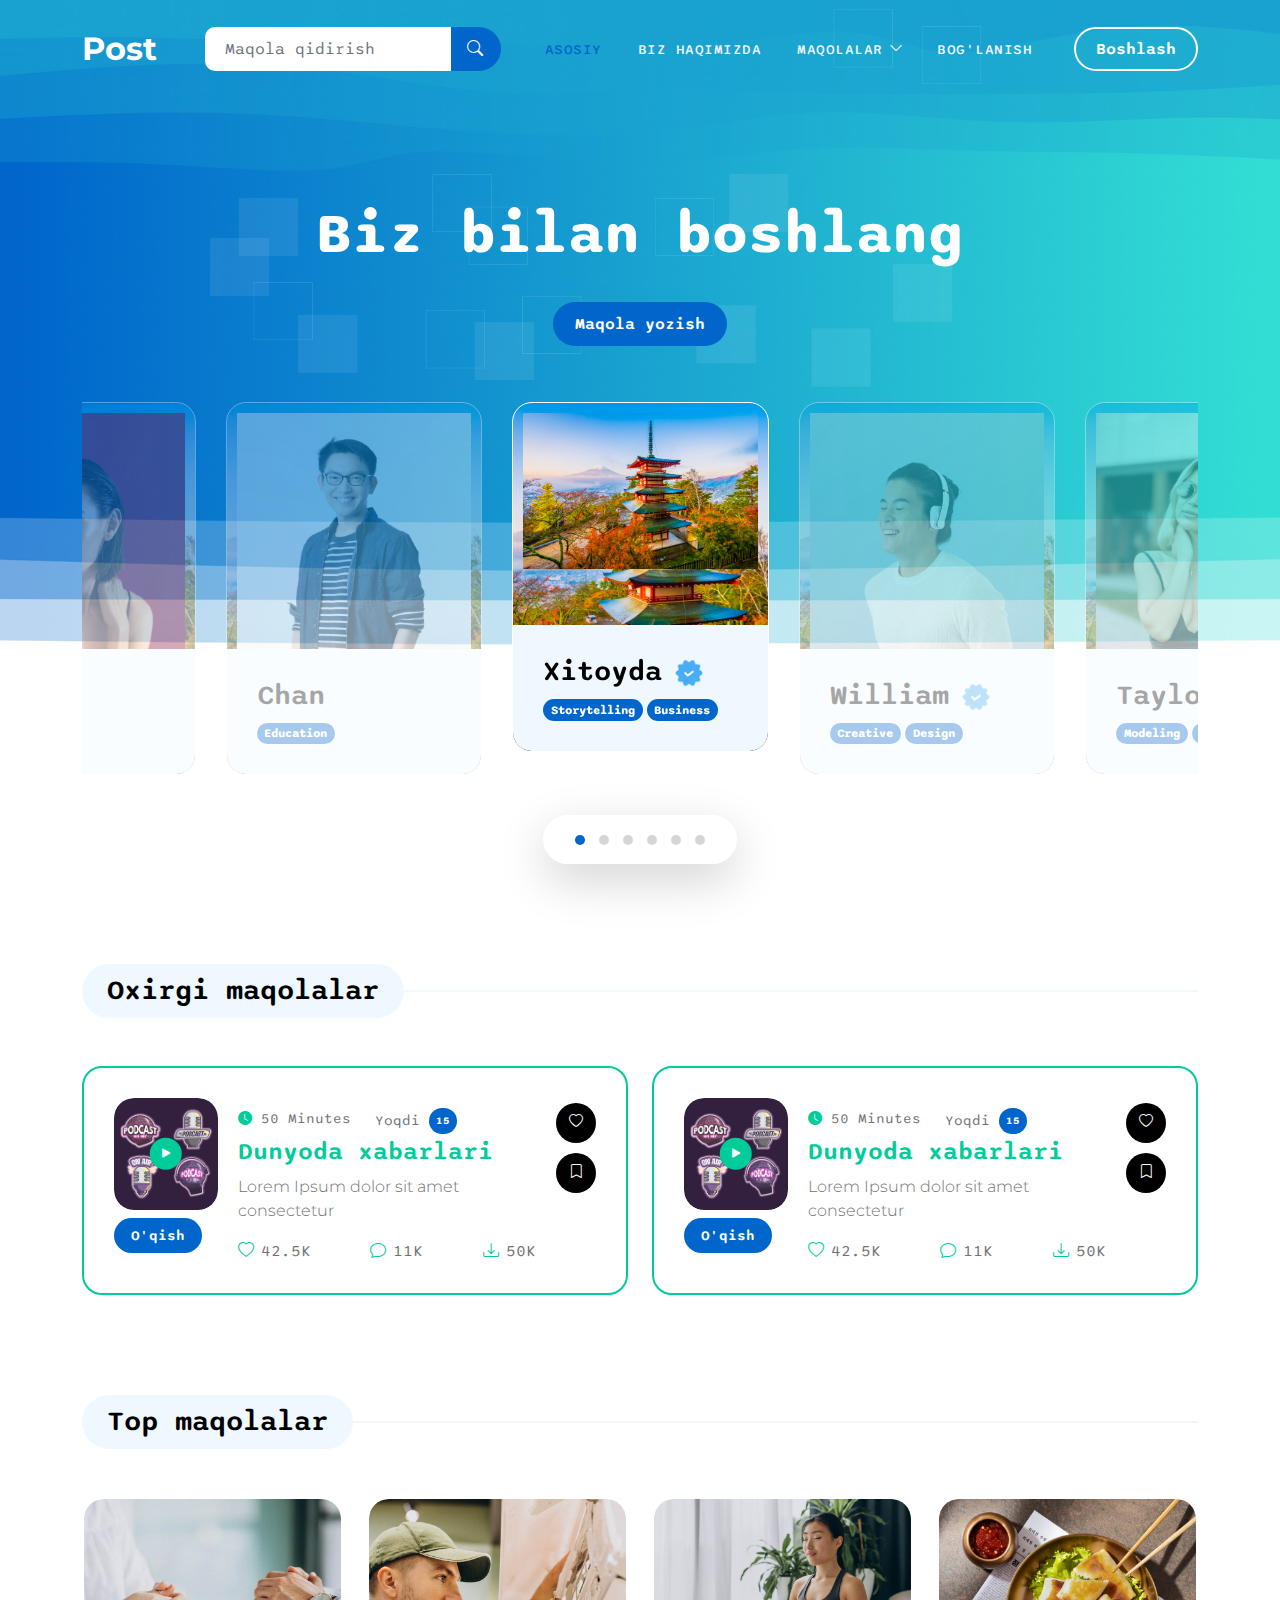
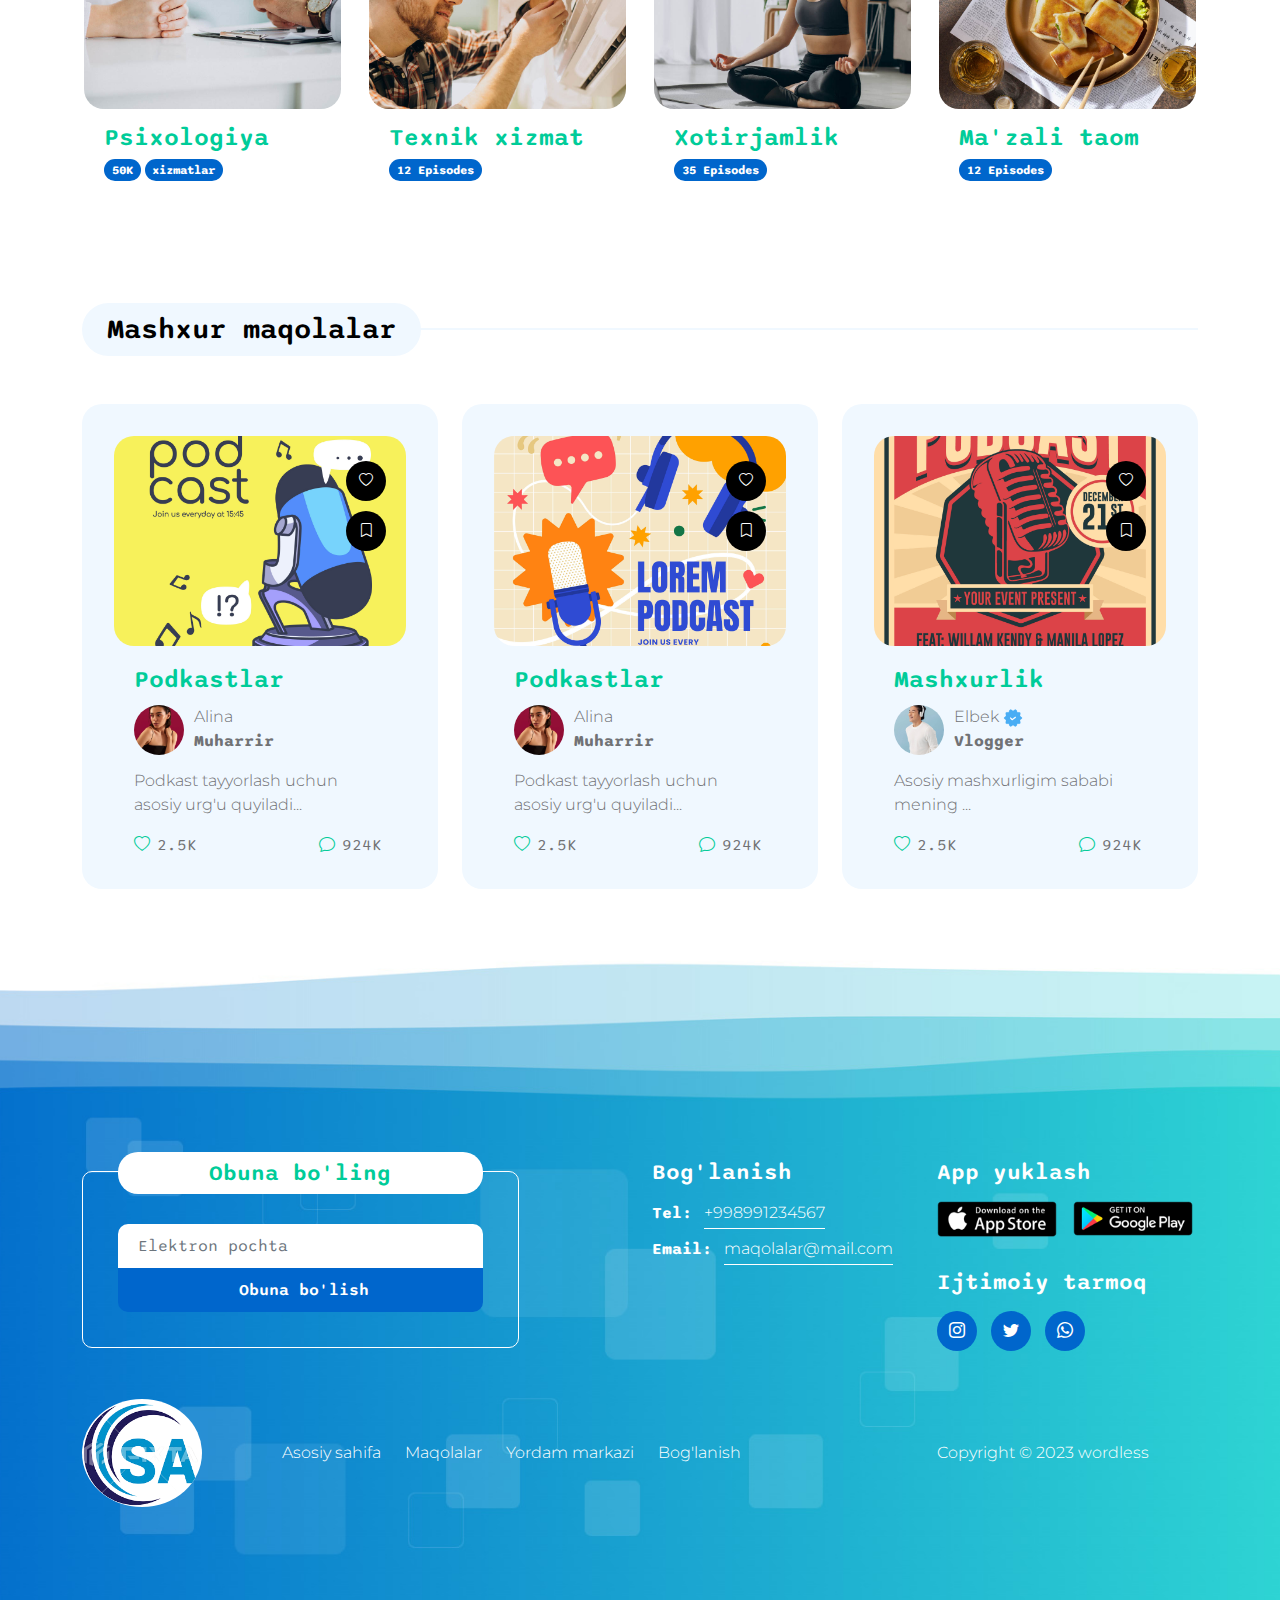
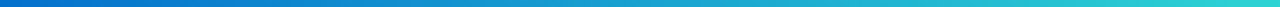
==== index.html @ 7081bf78 "first commit" ====
<!doctype html>
<html lang="en">

<head>
    <meta charset="utf-8">
    <meta name="viewport" content="width=device-width, initial-scale=1">

    <meta name="description" content="">
    <meta name="author" content="">

    <title>SamnurAsia</title>

    <!-- CSS FILES -->
    <link rel="preconnect" href="https://fonts.googleapis.com">

    <link rel="preconnect" href="https://fonts.gstatic.com" crossorigin>

    <link
        href="https://fonts.googleapis.com/css2?family=Montserrat:wght@300;400&family=Sono:wght@200;300;400;500;700&display=swap"
        rel="stylesheet">

    <link rel="stylesheet" href="css/bootstrap.min.css">

    <link rel="stylesheet" href="css/bootstrap-icons.css">

    <link rel="stylesheet" href="css/owl.carousel.min.css">

    <link rel="stylesheet" href="css/owl.theme.default.min.css">

    <link href="css/templatemo-pod-talk.css" rel="stylesheet">

</head>

<body>

    <main>

        <nav class="navbar navbar-expand-lg">
            <div class="container">
                <a class="navbar-brand me-lg-5 me-0" href="index.html">
                    Post
                </a>

                <form action="#" method="get" class="custom-form search-form flex-fill me-3" role="search">
                    <div class="input-group input-group-lg">
                        <input name="search" type="search" class="form-control" id="search"
                            placeholder="Maqola qidirish" aria-label="Search">

                        <button type="submit" class="form-control" id="submit">
                            <i class="bi-search"></i>
                        </button>
                    </div>
                </form>

                <button class="navbar-toggler" type="button" data-bs-toggle="collapse" data-bs-target="#navbarNav"
                    aria-controls="navbarNav" aria-expanded="false" aria-label="Toggle navigation">
                    <span class="navbar-toggler-icon"></span>
                </button>

                <div class="collapse navbar-collapse" id="navbarNav">
                    <ul class="navbar-nav ms-lg-auto">
                        <li class="nav-item">
                            <a class="nav-link active" href="index.html">Asosiy</a>
                        </li>

                        <li class="nav-item">
                            <a class="nav-link" href="about.html">Biz haqimizda</a>
                        </li>

                        <li class="nav-item dropdown">
                            <a class="nav-link dropdown-toggle" href="#" id="navbarLightDropdownMenuLink" role="button"
                                data-bs-toggle="dropdown" aria-expanded="false">Maqolalar</a>

                            <ul class="dropdown-menu dropdown-menu-light" aria-labelledby="navbarLightDropdownMenuLink">
                                <li><a class="dropdown-item" href="./create-post.html">Maqola yozish</a></li>

                                <li><a class="dropdown-item" href="#">Maqolalar qidirish</a></li>
                            </ul>
                        </li>

                        <li class="nav-item">
                            <a class="nav-link" href="contact.html">Bog'lanish</a>
                        </li>
                    </ul>

                    <div class="ms-4">
                        <a href="#section_3" class="btn custom-btn custom-border-btn smoothscroll">Boshlash</a>
                    </div>
                </div>
            </div>
        </nav>


        <section class="hero-section">
            <div class="container">
                <div class="row">

                    <div class="col-lg-12 col-12">
                        <div class="text-center mb-5 pb-2">
                            <h1 class="text-white">Biz bilan boshlang </h1>

                            <p class="text-white"> </p>

                            <a href="#section_2" class="btn custom-btn smoothscroll mt-3">Maqola yozish</a>
                        </div>

                        <div class="owl-carousel owl-theme">
                            <div class="owl-carousel-info-wrap item">
                                <img src="images/p-5.jpg" class="owl-carousel-image img-fluid" alt="">

                                <div class="owl-carousel-info">
                                    <h4 class="mb-2">
                                       Xitoyda
                                        <img src="images/verified.png" class="owl-carousel-verified-image img-fluid" alt="">
                                    </h4>

                                    <span class="badge">Storytelling</span>

                                    <span class="badge">Business</span>
                                </div>

                                <div class="social-share">
                                    <ul class="social-icon">
                                        <li class="social-icon-item">
                                            <a href="#" class="social-icon-link bi-twitter"></a>
                                        </li>

                                        <li class="social-icon-item">
                                            <a href="#" class="social-icon-link bi-facebook"></a>
                                        </li>
                                    </ul>
                                </div>
                            </div>

                            <div class="owl-carousel-info-wrap item">
                                <img src="images/profile/handsome-asian-man-listening-music-through-headphones.jpg" class="owl-carousel-image img-fluid" alt="">

                                <div class="owl-carousel-info">
                                    <h4 class="mb-2">
                                        William
                                        <img src="images/verified.png" class="owl-carousel-verified-image img-fluid" alt="">
                                    </h4>

                                    <span class="badge">Creative</span>

                                    <span class="badge">Design</span>
                                </div>

                                <div class="social-share">
                                    <ul class="social-icon">
                                        <li class="social-icon-item">
                                            <a href="#" class="social-icon-link bi-twitter"></a>
                                        </li>

                                        <li class="social-icon-item">
                                            <a href="#" class="social-icon-link bi-facebook"></a>
                                        </li>

                                        <li class="social-icon-item">
                                            <a href="#" class="social-icon-link bi-pinterest"></a>
                                        </li>
                                    </ul>
                                </div>
                            </div>

                            <div class="owl-carousel-info-wrap item">
                                <img src="images/profile/cute-smiling-woman-outdoor-portrait.jpg" class="owl-carousel-image img-fluid" alt="">

                                <div class="owl-carousel-info">
                                    <h4 class="mb-2">Taylor</h4>

                                    <span class="badge">Modeling</span>

                                    <span class="badge">Fashion</span>
                                </div>

                                <div class="social-share">
                                    <ul class="social-icon">
                                        <li class="social-icon-item">
                                            <a href="#" class="social-icon-link bi-twitter"></a>
                                        </li>

                                        <li class="social-icon-item">
                                            <a href="#" class="social-icon-link bi-facebook"></a>
                                        </li>

                                        <li class="social-icon-item">
                                            <a href="#" class="social-icon-link bi-pinterest"></a>
                                        </li>
                                    </ul>
                                </div>
                            </div>

                            <div class="owl-carousel-info-wrap item">
                                <img src="images/profile/man-portrait.jpg" class="owl-carousel-image img-fluid" alt="">

                                <div class="owl-carousel-info">
                                    <h4 class="mb-2">Nick</h4>

                                    <span class="badge">Acting</span>
                                </div>

                                <div class="social-share">
                                    <ul class="social-icon">
                                        <li class="social-icon-item">
                                            <a href="#" class="social-icon-link bi-instagram"></a>
                                        </li>

                                        <li class="social-icon-item">
                                            <a href="#" class="social-icon-link bi-youtube"></a>
                                        </li>
                                    </ul>
                                </div>
                            </div>

                            <div class="owl-carousel-info-wrap item">
                                <img src="images/profile/woman-posing-black-dress-medium-shot.jpg" class="owl-carousel-image img-fluid" alt="">

                                <div class="owl-carousel-info">
                                    <h4 class="mb-2">
                                        Elsa
                                        <img src="images/verified.png" class="owl-carousel-verified-image img-fluid" alt="">
                                    </h4>

                                    <span class="badge">Influencer</span>
                                </div>

                                <div class="social-share">
                                    <ul class="social-icon">
                                        <li class="social-icon-item">
                                            <a href="#" class="social-icon-link bi-instagram"></a>
                                        </li>

                                        <li class="social-icon-item">
                                            <a href="#" class="social-icon-link bi-youtube"></a>
                                        </li>
                                    </ul>
                                </div>
                            </div>

                            <div class="owl-carousel-info-wrap item">
                                <img src="images/profile/smart-attractive-asian-glasses-male-standing-smile-with-freshness-joyful-casual-blue-shirt-portrait-white-background.jpg" class="owl-carousel-image img-fluid" alt="">

                                <div class="owl-carousel-info">
                                    <h4 class="mb-2">Chan</h4>

                                    <span class="badge">Education</span>
                                </div>

                                <div class="social-share">
                                    <ul class="social-icon">
                                        <li class="social-icon-item">
                                            <a href="#" class="social-icon-link bi-linkedin"></a>
                                        </li>

                                        <li class="social-icon-item">
                                            <a href="#" class="social-icon-link bi-whatsapp"></a>
                                        </li>
                                    </ul>
                                </div>
                            </div>
                        </div>
                    </div>


                </div>
            </div>
        </section>


        <section class="latest-podcast-section section-padding pb-0" id="section_2">
            <div class="container">
                <div class="row justify-content-center">

                    <div class="col-lg-12 col-12">
                        <div class="section-title-wrap mb-5">
                            <h4 class="section-title">Oxirgi maqolalar</h4>
                        </div>
                    </div>

                    <div class="col-lg-6 col-12 mb-4 mb-lg-0">
                        <div class="custom-block d-flex">
                            <div class="">
                                <div class="custom-block-icon-wrap">
                                    <div class="section-overlay"></div>
                                    <a href="detail-page.html" class="custom-block-image-wrap">
                                        <img src="images/podcast/11683425_4790593.jpg"
                                            class="custom-block-image img-fluid" alt="">

                                        <a href="#" class="custom-block-icon">
                                            <i class="bi-play-fill"></i>
                                        </a>
                                    </a>
                                </div>

                                <div class="mt-2">
                                    <a href="#" class="btn custom-btn">
                                        O'qish
                                    </a>
                                </div>
                            </div>

                            <div class="custom-block-info">
                                <div class="custom-block-top d-flex mb-1">
                                    <small class="me-4">
                                        <i class="bi-clock-fill custom-icon"></i>
                                        50 Minutes
                                    </small>

                                    <small>Yoqdi <span class="badge">15</span></small>
                                </div>

                                <h5 class="mb-2">
                                    <a href="detail-page.html">
                                        Dunyoda xabarlari
                                    </a>
                                </h5>


                                <p class="mb-0">Lorem Ipsum dolor sit amet consectetur</p>

                                <div class="custom-block-bottom d-flex justify-content-between mt-3">

                                    <a href="#" class="bi-heart me-1">
                                        <span>42.5k</span>
                                    </a>

                                    <a href="#" class="bi-chat me-1">
                                        <span>11k</span>
                                    </a>

                                    <a href="#" class="bi-download">
                                        <span>50k</span>
                                    </a>
                                </div>
                            </div>

                            <div class="d-flex flex-column ms-auto">
                                <a href="#" class="badge ms-auto">
                                    <i class="bi-heart"></i>
                                </a>

                                <a href="#" class="badge ms-auto">
                                    <i class="bi-bookmark"></i>
                                </a>
                            </div>
                        </div>
                    </div>

                    <div class="col-lg-6 col-12 mb-4 mb-lg-0">
                        <div class="custom-block d-flex">
                            <div class="">
                                <div class="custom-block-icon-wrap">
                                    <div class="section-overlay"></div>
                                    <a href="detail-page.html" class="custom-block-image-wrap">
                                        <img src="images/podcast/11683425_4790593.jpg"
                                            class="custom-block-image img-fluid" alt="">

                                        <a href="#" class="custom-block-icon">
                                            <i class="bi-play-fill"></i>
                                        </a>
                                    </a>
                                </div>

                                <div class="mt-2">
                                    <a href="#" class="btn custom-btn">
                                        O'qish
                                    </a>
                                </div>
                            </div>

                            <div class="custom-block-info">
                                <div class="custom-block-top d-flex mb-1">
                                    <small class="me-4">
                                        <i class="bi-clock-fill custom-icon"></i>
                                        50 Minutes
                                    </small>

                                    <small>Yoqdi <span class="badge">15</span></small>
                                </div>

                                <h5 class="mb-2">
                                    <a href="detail-page.html">
                                        Dunyoda xabarlari
                                    </a>
                                </h5>


                                <p class="mb-0">Lorem Ipsum dolor sit amet consectetur</p>

                                <div class="custom-block-bottom d-flex justify-content-between mt-3">

                                    <a href="#" class="bi-heart me-1">
                                        <span>42.5k</span>
                                    </a>

                                    <a href="#" class="bi-chat me-1">
                                        <span>11k</span>
                                    </a>

                                    <a href="#" class="bi-download">
                                        <span>50k</span>
                                    </a>
                                </div>
                            </div>

                            <div class="d-flex flex-column ms-auto">
                                <a href="#" class="badge ms-auto">
                                    <i class="bi-heart"></i>
                                </a>

                                <a href="#" class="badge ms-auto">
                                    <i class="bi-bookmark"></i>
                                </a>
                            </div>
                        </div>
                    </div>

                </div>
            </div>
        </section>


        <section class="topics-section section-padding pb-0" id="section_3">
            <div class="container">
                <div class="row">

                    <div class="col-lg-12 col-12">
                        <div class="section-title-wrap mb-5">
                            <h4 class="section-title">Top maqolalar</h4>
                        </div>
                    </div>

                    <div class="col-lg-3 col-md-6 col-12 mb-4 mb-lg-0">
                        <div class="custom-block custom-block-overlay">
                            <a href="detail-page.html" class="custom-block-image-wrap">
                                <img src="images/topics/physician-consulting-his-patient-clinic.jpg"
                                    class="custom-block-image img-fluid" alt="">
                            </a>

                            <div class="custom-block-info custom-block-overlay-info">
                                <h5 class="mb-1">
                                    <a href="listing-page.html">
                                        Psixologiya
                                    </a>
                                </h5>

                                <p class="badge mb-0">50K</p>
                                <p class="badge mb-0">xizmatlar</p>
                            </div>
                        </div>
                    </div>

                    <div class="col-lg-3 col-md-6 col-12 mb-4 mb-lg-0">
                        <div class="custom-block custom-block-overlay">
                            <a href="detail-page.html" class="custom-block-image-wrap">
                                <img src="images/topics/repairman-doing-air-conditioner-service.jpg"
                                    class="custom-block-image img-fluid" alt="">
                            </a>

                            <div class="custom-block-info custom-block-overlay-info">
                                <h5 class="mb-1">
                                    <a href="listing-page.html">
                                        Texnik xizmat
                                    </a>
                                </h5>

                                <p class="badge mb-0">12 Episodes</p>
                            </div>
                        </div>
                    </div>

                    <div class="col-lg-3 col-md-6 col-12 mb-4 mb-lg-0">
                        <div class="custom-block custom-block-overlay">
                            <a href="detail-page.html" class="custom-block-image-wrap">
                                <img src="images/topics/woman-practicing-yoga-mat-home.jpg"
                                    class="custom-block-image img-fluid" alt="">
                            </a>

                            <div class="custom-block-info custom-block-overlay-info">
                                <h5 class="mb-1">
                                    <a href="listing-page.html">
                                        Xotirjamlik
                                    </a>
                                </h5>

                                <p class="badge mb-0">35 Episodes</p>
                            </div>
                        </div>
                    </div>

                    <div class="col-lg-3 col-md-6 col-12 mb-4 mb-lg-0">
                        <div class="custom-block custom-block-overlay">
                            <a href="detail-page.html" class="custom-block-image-wrap">
                                <img src="images/topics/delicious-meal-with-sambal-arrangement.jpg"
                                    class="custom-block-image img-fluid" alt="">
                            </a>

                            <div class="custom-block-info custom-block-overlay-info">
                                <h5 class="mb-1">
                                    <a href="listing-page.html">
                                        Ma'zali taom
                                    </a>
                                </h5>

                                <p class="badge mb-0">12 Episodes</p>
                            </div>
                        </div>
                    </div>

                </div>
            </div>
        </section>


        <section class="trending-podcast-section section-padding">
            <div class="container">
                <div class="row">

                    <div class="col-lg-12 col-12">
                        <div class="section-title-wrap mb-5">
                            <h4 class="section-title">Mashxur maqolalar</h4>
                        </div>
                    </div>

                    <div class="col-lg-4 col-12 mb-4 mb-lg-0">
                        <div class="custom-block custom-block-full">
                            <div class="custom-block-image-wrap">
                                <a href="detail-page.html">
                                    <img src="images/podcast/27376480_7326766.jpg" class="custom-block-image img-fluid"
                                        alt="">
                                </a>
                            </div>

                            <div class="custom-block-info">
                                <h5 class="mb-2">
                                    <a href="detail-page.html">
                                        Podkastlar
                                    </a>
                                </h5>

                                <div class="profile-block d-flex">
                                    <img src="images/profile/woman-posing-black-dress-medium-shot.jpg"
                                        class="profile-block-image img-fluid" alt="">

                                    <p>Alina
                                        <strong>Muharrir</strong>
                                    </p>
                                </div>

                                <p class="mb-0">Podkast tayyorlash uchun asosiy urg'u quyiladi...</p>

                                <div class="custom-block-bottom d-flex justify-content-between mt-3">
                                    <a href="#" class="bi-heart me-1">
                                        <span>2.5k</span>
                                    </a>

                                    <a href="#" class="bi-chat me-1">
                                        <span>924k</span>
                                    </a>
                                </div>
                            </div>

                            <div class="social-share d-flex flex-column ms-auto">
                                <a href="#" class="badge ms-auto">
                                    <i class="bi-heart"></i>
                                </a>

                                <a href="#" class="badge ms-auto">
                                    <i class="bi-bookmark"></i>
                                </a>
                            </div>
                        </div>
                    </div>

                    <div class="col-lg-4 col-12 mb-4 mb-lg-0">
                        <div class="custom-block custom-block-full">
                            <div class="custom-block-image-wrap">
                                <a href="detail-page.html">
                                    <img src="images/podcast/27670664_7369753.jpg" class="custom-block-image img-fluid"
                                        alt="">
                                </a>
                            </div>

                            <div class="custom-block-info">
                                <h5 class="mb-2">
                                    <a href="detail-page.html">
                                        Podkastlar
                                    </a>
                                </h5>

                                <div class="profile-block d-flex">
                                    <img src="images/profile/woman-posing-black-dress-medium-shot.jpg"
                                        class="profile-block-image img-fluid" alt="">

                                    <p>Alina
                                        <strong>Muharrir</strong>
                                    </p>
                                </div>

                                <p class="mb-0">Podkast tayyorlash uchun asosiy urg'u quyiladi...</p>

                                <div class="custom-block-bottom d-flex justify-content-between mt-3">

                                    <a href="#" class="bi-heart me-1">
                                        <span>2.5k</span>
                                    </a>

                                    <a href="#" class="bi-chat me-1">
                                        <span>924k</span>
                                    </a>
                                </div>
                            </div>

                            <div class="social-share d-flex flex-column ms-auto">
                                <a href="#" class="badge ms-auto">
                                    <i class="bi-heart"></i>
                                </a>

                                <a href="#" class="badge ms-auto">
                                    <i class="bi-bookmark"></i>
                                </a>
                            </div>
                        </div>
                    </div>

                    <div class="col-lg-4 col-12">
                        <div class="custom-block custom-block-full">
                            <div class="custom-block-image-wrap">
                                <a href="detail-page.html">
                                    <img src="images/podcast/12577967_02.jpg" class="custom-block-image img-fluid"
                                        alt="">
                                </a>
                            </div>

                            <div class="custom-block-info">
                                <h5 class="mb-2">
                                    <a href="detail-page.html">
                                        Mashxurlik
                                    </a>
                                </h5>

                                <div class="profile-block d-flex">
                                    <img src="images/profile/handsome-asian-man-listening-music-through-headphones.jpg"
                                        class="profile-block-image img-fluid" alt="">

                                    <p>
                                        Elbek
                                        <img src="images/verified.png" class="verified-image img-fluid" alt="">
                                        <strong>Vlogger</strong>
                                    </p>
                                </div>

                                <p class="mb-0">Asosiy mashxurligim sababi mening ...</p>

                                <div class="custom-block-bottom d-flex justify-content-between mt-3">

                                    <a href="#" class="bi-heart me-1">
                                        <span>2.5k</span>
                                    </a>

                                    <a href="#" class="bi-chat me-1">
                                        <span>924k</span>
                                    </a>
                                </div>
                            </div>

                            <div class="social-share d-flex flex-column ms-auto">
                                <a href="#" class="badge ms-auto">
                                    <i class="bi-heart"></i>
                                </a>

                                <a href="#" class="badge ms-auto">
                                    <i class="bi-bookmark"></i>
                                </a>
                            </div>
                        </div>
                    </div>

                </div>
            </div>
        </section>
    </main>


    <footer class="site-footer">
        <div class="container">
            <div class="row">

                <div class="col-lg-6 col-12 mb-5 mb-lg-0">
                    <div class="subscribe-form-wrap">
                        <h6>Obuna bo'ling</h6>

                        <form class="custom-form subscribe-form" action="#" method="get" role="form">
                            <input type="email" name="subscribe-email" id="subscribe-email" pattern="[^ @]*@[^ @]*"
                                class="form-control" placeholder="Elektron pochta" required="">

                            <div class="col-lg-12 col-12">
                                <button type="submit" class="form-control" id="submit">Obuna bo'lish</button>
                            </div>
                        </form>
                    </div>
                </div>

                <div class="col-lg-3 col-md-6 col-12 mb-4 mb-md-0 mb-lg-0">
                    <h6 class="site-footer-title mb-3">Bog'lanish</h6>

                    <p class="mb-2"><strong class="d-inline me-2">Tel:</strong> <a
                            href="tel:+998991234567">+998991234567</a></p>

                    <p>
                        <strong class="d-inline me-2">Email:</strong>
                        <a href="mailto:maqolalar@mail.com">maqolalar@mail.com</a>
                    </p>
                </div>

                <div class="col-lg-3 col-md-6 col-12">
                    <h6 class="site-footer-title mb-3">App yuklash</h6>

                    <div class="site-footer-thumb mb-4 pb-2">
                        <div class="d-flex flex-wrap">
                            <a href="#">
                                <img src="images/app-store.png" class="me-3 mb-2 mb-lg-0 img-fluid" alt="">
                            </a>

                            <a href="#">
                                <img src="images/play-store.png" class="img-fluid" alt="">
                            </a>
                        </div>
                    </div>

                    <h6 class="site-footer-title mb-3">Ijtimoiy tarmoq</h6>

                    <ul class="social-icon">
                        <li class="social-icon-item">
                            <a href="#" class="social-icon-link bi-instagram"></a>
                        </li>

                        <li class="social-icon-item">
                            <a href="#" class="social-icon-link bi-twitter"></a>
                        </li>

                        <li class="social-icon-item">
                            <a href="#" class="social-icon-link bi-whatsapp"></a>
                        </li>
                    </ul>
                </div>

            </div>
        </div>

        <div class="container pt-5">
            <div class="row align-items-center">

                <div class="col-lg-2 col-md-3 col-12">
                    <a class="navbar-brand" href="index.html">
                        <img src="images/logo.png" class="logo-image img-fluid" alt="templatemo pod talk">
                    </a>
                </div>

                <div class="col-lg-7 col-md-9 col-12">
                    <ul class="site-footer-links">
                        <li class="site-footer-link-item">
                            <a href="#" class="site-footer-link">Asosiy sahifa</a>
                        </li>

                        <li class="site-footer-link-item">
                            <a href="#" class="site-footer-link">Maqolalar</a>
                        </li>

                        <li class="site-footer-link-item">
                            <a href="#" class="site-footer-link">Yordam markazi</a>
                        </li>

                        <li class="site-footer-link-item">
                            <a href="#" class="site-footer-link">Bog'lanish</a>
                        </li>
                    </ul>
                </div>

                <div class="col-lg-3 col-12">
                    <p class="copyright-text mb-0">Copyright © 2023 wordless
                </div>
            </div>
        </div>
    </footer>


    <!-- JAVASCRIPT FILES -->
    <script src="js/jquery.min.js"></script>
    <script src="js/bootstrap.bundle.min.js"></script>
    <script src="js/owl.carousel.min.js"></script>
    <script src="js/custom.js"></script>

</body>

</html>
---- css/templatemo-pod-talk.css ----
:root {
  --white-color:                  #ffffff;
  --primary-color:                #00CC99;
  --secondary-color:              #0066CC;
  --section-bg-color:             #f0f8ff;
  --custom-btn-bg-color:          #0066CC;
  --custom-btn-bg-hover-color:    #00CC99;
  --dark-color:                   #000000;
  --p-color:                      #717275;
  --border-color:                 #7fffd4;
  --link-hover-color:             #0066CC;

  --body-font-family:             'Montserrat', sans-serif;
  --title-font-family:            'Sono', sans-serif;

  --h1-font-size:                 58px;
  --h2-font-size:                 46px;
  --h3-font-size:                 32px;
  --h4-font-size:                 28px;
  --h5-font-size:                 24px;
  --h6-font-size:                 22px;
  --p-font-size:                  16px;
  --menu-font-size:               14px;

  --border-radius-large:          100px;
  --border-radius-medium:         20px;
  --border-radius-small:          10px;

  --font-weight-light:            300;
  --font-weight-normal:           400;
  --font-weight-medium:           500;
  --font-weight-semibold:         600;
  --font-weight-bold:             700;
}

body {
  background-color: var(--white-color);
  font-family: var(--body-font-family); 
}


/*---------------------------------------
  TYPOGRAPHY               
-----------------------------------------*/

h2,
h3,
h4,
h5,
h6 {
  color: var(--dark-color);
}

h1,
h2,
h3,
h4,
h5,
h6 {
  font-family: var(--title-font-family); 
  font-weight: var(--font-weight-semibold);
}

h1 {
  font-size: var(--h1-font-size);
  font-weight: var(--font-weight-bold);
}

h2 {
  font-size: var(--h2-font-size);
  font-weight: var(--font-weight-bold);
}

h3 {
  font-size: var(--h3-font-size);
}

h4 {
  font-size: var(--h4-font-size);
}

h5 {
  font-size: var(--h5-font-size);
}

h6 {
  font-size: var(--h6-font-size);
}

p {
  color: var(--p-color);
  font-size: var(--p-font-size);
  font-weight: var(--font-weight-light);
}

ul li {
  color: var(--p-color);
  font-size: var(--p-font-size);
  font-weight: var(--font-weight-light);
}

a, 
button {
  touch-action: manipulation;
  transition: all 0.3s;
}

a {
  display: inline-block;
  color: var(--primary-color);
  text-decoration: none;
}

a:hover {
  color: var(--link-hover-color);
}

b,
strong {
  font-weight: var(--font-weight-bold);
}

::selection {
  background-color: var(--primary-color);
  color: var(--white-color);
}


/*---------------------------------------
  SECTION               
-----------------------------------------*/
.section-title-wrap {
  position: relative;
}

.section-title-wrap::after {
  content: "";
  background: var(--section-bg-color);
  width: 100%;
  height: 2px;
  position: absolute;
  top: 50%;
  left: 50%;
  transform: translate(-50%, -50%);
  pointer-events: none;
}

.section-title {
  background: var(--section-bg-color);
  border-radius: var(--border-radius-large);
  display: inline-block;
  position: relative;
  z-index: 2;
  margin-bottom: 0;
  padding: 10px 25px;
}

.section-padding {
  padding-top: 100px;
  padding-bottom: 100px;
}

main {
  position: relative;
  z-index: 1;
}

.section-bg {
  background-color: var(--section-bg-color);
}

.section-overlay {
  background-color: var(--primary-color);
  position: absolute;
  top: 0;
  left: 0;
  pointer-events: none;
  width: 100%;
  height: 100%;
  opacity: 0.85;
}

.section-overlay + .container {
  position: relative;
}


/*---------------------------------------
  CUSTOM ICON COLOR               
-----------------------------------------*/
.custom-icon {
  color: var(--primary-color);
}


/*---------------------------------------
  CUSTOM BUTTON               
-----------------------------------------*/
.custom-btn {
  background: var(--custom-btn-bg-color);
  border: 2px solid transparent;
  border-radius: var(--border-radius-large);
  color: var(--white-color);
  font-family: var(--title-font-family);
  font-size: var(--p-font-size);
  font-weight: var(--font-weight-semibold);
  line-height: normal;
  transition: all 0.3s;
  padding: 10px 20px;
}

.custom-btn:hover {
  background: var(--custom-btn-bg-hover-color);
  color: var(--white-color);
}

.custom-border-btn {
  background: transparent;
  border: 2px solid var(--custom-btn-bg-color);
  color: var(--custom-btn-bg-color);
}

.custom-border-btn:hover {
  background: var(--custom-btn-bg-color);
  border-color: transparent;
  color: var(--primary-color);
}

.custom-btn-bg-white {
  border-color: var(--white-color);
  color: var(--white-color);
}


/*---------------------------------------
  SITE HEADER              
-----------------------------------------*/
.site-header {
  background-image: url('../images/templatemo-wave-header.jpg'), linear-gradient(#348CD2, #FFFFFF);;
  background-repeat: no-repeat;
  background-size: cover;
  background-position: center;
  min-height: 480px;
  position: relative;
}

.site-header h2 {
  color: var(--white-color);
}


/*---------------------------------------
  NAVIGATION              
-----------------------------------------*/
.navbar {
  background-color: transparent;
  position: absolute;
  top: 0;
  right: 0;
  left: 0;
  z-index: 9;
  padding-top: 20px;
  padding-bottom: 20px;
}

.navbar .navbar-brand,
.navbar .navbar-brand:hover {
  color: var(--white-color);
}

.navbar .logo-image {
  width: 100px;
}

.logo-image {
  width: 120px;
  height: auto;
}

.navbar-brand,
.navbar-brand:hover {
  font-size: var(--h3-font-size);
  font-weight: var(--font-weight-bold);
  display: inline-block;
}

.navbar-brand span {
  font-family: var(--title-font-family);
}

.navbar-nav .nav-link {
  display: inline-block;
  color: var(--section-bg-color);
  font-family: var(--title-font-family); 
  font-size: var(--menu-font-size);
  font-weight: var(--font-weight-medium);
  text-transform: uppercase;
  letter-spacing: 0.5px;
  position: relative;
  padding-top: 15px;
  padding-bottom: 15px;
  
}

.navbar-expand-lg .navbar-nav .nav-link {
  padding-right: 18px;
  padding-left: 18px;
}

.navbar-nav .nav-link.active, 
.navbar-nav .nav-link:hover {
  color: var(--secondary-color);
}

.navbar .dropdown-menu {
  background: var(--white-color);
  box-shadow: 0 1rem 3rem rgba(0,0,0,.175);
  border: 0;
  display: inherit;
  opacity: 0;
  min-width: 9rem;
  margin-top: 20px;
  padding: 13px 0 10px 0;
  transition: all 0.3s;
  pointer-events: none;
}

.navbar .dropdown-menu::before {
  content: "";
  width: 0;
  height: 0;
  border-left: 20px solid transparent;
  border-right: 20px solid transparent;
  border-bottom: 15px solid var(--white-color);
  position: absolute;
  top: -10px;
  left: 10px;
}

.navbar .dropdown-item {
  display: inline-block;
  color: var(--p-bg-color);
  font-family: var(--title-font-family); 
  font-size: var(--menu-font-size);
  font-weight: var(--font-weight-medium);
  text-transform: uppercase;
  letter-spacing: 0.5px;
  position: relative;
}

.navbar .dropdown-item.active, 
.navbar .dropdown-item:active,
.navbar .dropdown-item:focus, 
.navbar .dropdown-item:hover {
  background: transparent;
  color: var(--secondary-color);
}

.navbar .dropdown-toggle::after {
  content: "\f282";
  display: inline-block;
  font-family: bootstrap-icons !important;
  font-size: var(--menu-font-size);
  font-style: normal;
  font-weight: normal !important;
  font-variant: normal;
  text-transform: none;
  line-height: 1;
  vertical-align: -.125em;
  -webkit-font-smoothing: antialiased;
  -moz-osx-font-smoothing: grayscale;
  position: relative;
  left: 2px;
  border: 0;
}

@media screen and (min-width: 992px) {
  .navbar .dropdown:hover .dropdown-menu {
    opacity: 1;
    margin-top: 0;
    pointer-events: auto;
  }
}

.navbar .custom-border-btn {
  border-color: var(--white-color);
  color: var(--white-color);
}

.navbar .custom-border-btn:hover {
  background: var(--white-color);
  color: var(--secondary-color);
}

.navbar-toggler {
  border: 0;
  padding: 0;
  cursor: pointer;
  margin: 0;
  width: 30px;
  height: 35px;
  outline: none;
}

.navbar-toggler:focus {
  outline: none;
  box-shadow: none;
}

.navbar-toggler[aria-expanded="true"] .navbar-toggler-icon {
  background: transparent;
}

.navbar-toggler[aria-expanded="true"] .navbar-toggler-icon:before,
.navbar-toggler[aria-expanded="true"] .navbar-toggler-icon:after {
  transition: top 300ms 50ms ease, -webkit-transform 300ms 350ms ease;
  transition: top 300ms 50ms ease, transform 300ms 350ms ease;
  transition: top 300ms 50ms ease, transform 300ms 350ms ease, -webkit-transform 300ms 350ms ease;
  top: 0;
}

.navbar-toggler[aria-expanded="true"] .navbar-toggler-icon:before {
  transform: rotate(45deg);
}

.navbar-toggler[aria-expanded="true"] .navbar-toggler-icon:after {
  transform: rotate(-45deg);
}

.navbar-toggler .navbar-toggler-icon {
  background: var(--white-color);
  transition: background 10ms 300ms ease;
  display: block;
  width: 30px;
  height: 2px;
  position: relative;
}

.navbar-toggler .navbar-toggler-icon:before,
.navbar-toggler .navbar-toggler-icon:after {
  transition: top 300ms 350ms ease, -webkit-transform 300ms 50ms ease;
  transition: top 300ms 350ms ease, transform 300ms 50ms ease;
  transition: top 300ms 350ms ease, transform 300ms 50ms ease, -webkit-transform 300ms 50ms ease;
  position: absolute;
  right: 0;
  left: 0;
  background: var(--white-color);
  width: 30px;
  height: 2px;
  content: '';
}

.navbar-toggler .navbar-toggler-icon::before {
  top: -8px;
}

.navbar-toggler .navbar-toggler-icon::after {
  top: 8px;
}


/*---------------------------------------
  CAROUSEL        
-----------------------------------------*/
.hero-section {
  background-image: url('../images/templatemo-wave-banner.jpg'), linear-gradient(#348CD2, #FFFFFF);
  background-repeat: no-repeat;
  background-size: 108% 76%;
  background-position: top;
  padding-top: 200px;
}

.owl-carousel {
  text-align: center;
}

.owl-carousel-image {
  display: block;
}

.owl-carousel .owl-item .owl-carousel-verified-image {
  display: inline-block;
  width: 30px;
  height: auto;
  position: relative;
  right: 5px;
}

.verified-image {
  display: inline-block;
  width: 20px;
  height: auto;
}

.owl-carousel .owl-item {
  opacity: 0.35;
}

.owl-carousel .owl-item.active.center {
  opacity: 1;
}

.owl-carousel-info-wrap {
  border-radius: var(--border-radius-medium);
  position: relative;
  overflow: hidden;
  text-align: left;
  background-image: url("./../images/p-5.jpg");
  background-size: cover;
  background-position: center;
  backdrop-filter: blur(10px);
  min-height: 350px;
  padding:10px;
  border:1px solid white;
}
.post-text{
  backdrop-filter: blur(2px);
  color: #000000;
}
.logo-image{
  background-color: white;
  border-radius: 50%;
}
.owl-carousel-info {
  background-color: var(--section-bg-color);
  box-shadow: 0 1rem 3rem rgba(0,0,0,.175);
  position: absolute;
  bottom: 0;
  right: 0;
  left: 0;
  padding: 30px;
}

.badge {
  background-color: var(--custom-btn-bg-color);
  font-family: var(--title-font-family);
  border-radius: var(--border-radius-large);
  color: var(--white-color);
  padding-bottom: 5px;
}

.owl-carousel-info-wrap .social-share,
.team-thumb .social-share {
  position: absolute;
  right: 0;
  bottom: 0;
}

.owl-carousel-info-wrap .social-icon,
.team-thumb .social-icon {
  opacity: 0;
  transition: all 0.3s ease;
  transform: translateX(0);
  padding-right: 20px;
  padding-left: 20px;
}

.owl-carousel .owl-item.active.center .owl-carousel-info-wrap:hover .social-icon,
.team-thumb:hover .social-icon {
  transform: translateY(-100%);
  opacity: 1;
}

.owl-carousel-info-wrap .social-icon-item,
.owl-carousel-info-wrap .social-icon-link,
.team-thumb .social-icon-item,
.team-thumb .social-icon-link {
  display: block;
  margin-bottom: 10px;
  margin-left: auto;
}

.owl-carousel-info-wrap .social-icon-link {
  margin-top: 5px;
  margin-bottom: 5px;
}

.owl-carousel .owl-dots {
  background-color: var(--white-color);
  box-shadow: 0 1rem 3rem rgba(0,0,0,.175);
  border-radius: var(--border-radius-large);
  display: inline-block;
  margin: auto;
  margin-top: 40px;
  padding: 15px 25px;
  padding-bottom: 7px;
}

.owl-theme .owl-nav.disabled+.owl-dots {
  margin-top: 40px;
}

.owl-theme .owl-dots .owl-dot.active span, 
.owl-theme .owl-dots .owl-dot:hover span {
  background: var(--secondary-color);
}


/*---------------------------------------
  CUSTOM BLOCK              
-----------------------------------------*/
.custom-block {
  border: 2px solid var(--primary-color);
  border-radius: var(--border-radius-medium);
  position: relative;
  overflow: hidden;
  padding: 30px;
  transition: all 0.3s ease;
}

.custom-block:hover {
  background: var(--white-color);
  box-shadow: 0 1rem 3rem rgba(0,0,0,.175);
  border-color: transparent;
  transform: translateY(-3px);
}

.custom-block-info {
  display: block;
  padding: 10px 20px;
  padding-bottom: 0;
}

.custom-block-image-wrap {
  position: relative;
  display: block;
  height: 100%;
}

.custom-block-image-wrap > a {
  display: block;
}

.custom-block-image {
  border-radius: var(--border-radius-medium);
  display: block;
  width: 112px;
  height: 112px;
  object-fit: cover;
}

.custom-block-image-detail-page .custom-block-image {
  width: 100%;
  height: 212px;
}

.custom-block .custom-block-icon {
  position: absolute;
  top: 50%;
  left: 50%;
  transform: translate(-50%, -50%);
}

.custom-block-icon-wrap {
  border-radius: var(--border-radius-medium);
  position: relative;
  overflow: hidden;
}

.custom-block-icon-wrap .section-overlay {
  opacity: 0.25;
}

.custom-block-btn-group {
  position: absolute;
  bottom: 0;
  right: 0;
  left: 0;
  margin: 20px;
}

.custom-block-btn-group .custom-block-icon {
  position: relative;
  top: 0;
  left: 0;
  transform: none;
}

.custom-block-icon {
  background: var(--primary-color);
  border-radius: var(--border-radius-medium);
  font-size: var(--p-font-size);
  color: var(--white-color);
  text-align: center;
  width: 32.5px;
  height: 32.5px;
  line-height: 32.5px;
  transition: all 0.3s;
}

.custom-block-icon:hover {
  background: var(--secondary-color);
  color: var(--white-color);
}

.custom-block .custom-btn {
  font-size: var(--menu-font-size);
  padding: 7px 15px;
}

.custom-block .custom-block-info + div .badge {
  background-color: var(--dark-color);
  color: var(--white-color);
  border-radius: 50px !important;
  font-size: var(--menu-font-size);
  display: flex;
  justify-content: center;
  text-align: center;
  width: 40px;
  height: 40px;
  line-height: 30px;
  margin-top: 5px;
  margin-bottom: 5px;
}

.custom-block .custom-block-info + div .badge:hover {
  background-color: var(--secondary-color);
}

.custom-block-full {
  background-color: var(--section-bg-color);
  border-color: transparent;
}

.custom-block-full:hover {
  border-color: var(--primary-color);
}

.custom-block-full .custom-block-info {
  padding: 20px;
  padding-bottom: 0;
}

.custom-block-full .custom-block-image {
  width: 100%;
  height: 210px;
}

.custom-block-full .social-share {
  position: absolute;
  top: 0;
  right: 0;
  margin: 50px;
}

.custom-block-top small {
  color: var(--p-color);
  font-family: var(--title-font-family);
}

.custom-block-top .badge {
  background-color: var(--secondary-color);
  color: var(--white-color);
  display: inline-block;
  vertical-align: middle;
  height: 26.64px;
  line-height: 20px;
}

.custom-block-bottom a:hover span {
  color: var(--primary-color);
}

.custom-block-bottom a span {
  font-family: var(--title-font-family);
  color: var(--p-color);
  text-transform: uppercase;
  margin-left: 3px;
}

.custom-block-overlay {
  border-color: transparent;
  padding: 0;
}

.custom-block-overlay .custom-block-image {
  margin: auto;
  width: 100%;
  height: 210px;
  transition: all 0.3s;
}

.custom-block-overlay:hover .custom-block-image {
  padding: 15px;
  padding-bottom: 0;
}

.custom-block-overlay-info {
  padding: 15px 20px 20px 20px;
}
#file::before{
  position: absolute;
  content:"10 mb va 20 mb";
  right: 20px;

}
/*---------------------------------------
  PROIFLE BLOCK               
-----------------------------------------*/
.profile-block {
  margin-top: 10px;
}

.profile-block-image {
  border-radius: var(--border-radius-large);
  width: 50px;
  height: 50px;
  object-fit: cover;
  margin-right: 10px;
}

.profile-block p strong {
  display: block;
  font-family: var(--title-font-family);
}

.profile-detail-block {
  border: 1px solid #dee2e6;
  border-radius: var(--border-radius-large);
  padding: 25px 35px;
}

.profile-detail-block p {
  margin-bottom: 0;
}


/*---------------------------------------
  ABOUT & TEAM SECTION               
-----------------------------------------*/
.about-image {
  border-radius: var(--border-radius-medium);
  display: block;
}

.team-thumb {
  border-radius: var(--border-radius-medium);
  position: relative;
  overflow: hidden;
}

.team-info {
  background-color: var(--white-color);
  position: absolute;
  bottom: 0;
  right: 0;
  left: 0;
  padding: 30px;
}


/*---------------------------------------
  PAGINATION               
-----------------------------------------*/
.pagination {
  border: 1px solid #dee2e6;
  border-radius: var(--border-radius-large);
  padding: 20px;
}

.page-link {
  border: 0;
  border-radius: var(--border-radius-small);
  color: var(--p-color);
  font-family: var(--title-font-family);
  margin: 0 5px;
  padding: 10px 20px;
}

.page-link:hover,
.page-item:first-child .page-link:hover,
.page-item:last-child .page-link:hover {
  background-color: var(--secondary-color);
  color: var(--white-color);
}

.page-item:first-child .page-link {
  margin-right: 10px;
}

.active>.page-link, .page-link.active {
  background-color: var(--secondary-color);
  border-color: var(--secondary-color);
}


/*---------------------------------------
  CONTACT               
-----------------------------------------*/
.contact-info p strong {
  font-family: var(--title-font-family);
  min-width: 90px;
}

.contact-info p a {
  color: var(--p-color);
  border-bottom: 1px solid;
  padding-bottom: 3px;
}

.contact-info p a:hover {
  color: var(--secondary-color);
}

.google-map {
  border-radius: var(--border-radius-medium);
}

.contact-form .form-floating>textarea {
  border-radius: var(--border-radius-medium);
  height: 150px;
}


/*---------------------------------------
  SUBSCRIBE FORM               
-----------------------------------------*/
.subscribe-form-wrap {
  border: 1px solid var(--white-color);
  border-radius: var(--border-radius-small);
  width: 80%;
  position: relative;
  top: 12px;
  padding: 35px;
}

.subscribe-form-wrap h6 {
  background: var(--white-color);
  border-radius: var(--border-radius-medium);
  color: var(--primary-color);
  text-align: center;
  position: relative;
  bottom: 55px;
  margin-bottom: -25px;
  padding: 8px;
}

.subscribe-form #subscribe-email {
  border: 0;
  border-radius: 10px 10px 0 0;
  margin-bottom: 0;
}

.subscribe-form #submit {
  border-radius: 0 0 10px 10px;
}


/*---------------------------------------
  CUSTOM FORM               
-----------------------------------------*/
.custom-form .form-control {
  border-radius: var(--border-radius-small);
  color: var(--p-color);
  font-family: var(--title-font-family);
  font-size: var(--p-font-size);
  margin-bottom: 24px;
  padding-top: 10px;
  padding-bottom: 10px;
  padding-left: 20px;
  outline: none;
}

.form-floating>label {
  padding-left: 20px;
}

.custom-form button[type="submit"] {
  background: var(--custom-btn-bg-color);
  border: none;
  border-radius: var(--border-radius-large);
  color: var(--white-color);
  font-family: var(--title-font-family);
  font-size: var(--p-font-size);
  font-weight: var(--font-weight-semibold);
  transition: all 0.3s;
  margin-bottom: 0;
}

.custom-form button[type="submit"]:hover,
.custom-form button[type="submit"]:focus {
  background: var(--custom-btn-bg-hover-color);
  border-color: transparent;
}


/*---------------------------------------
  SEARCH FORM               
-----------------------------------------*/
.search-form .form-control {
  border: 0;
  margin-bottom: 0;
}

.search-form button[type="submit"] {
  background: var(--secondary-color);
  border-color: var(--secondary-color);
  max-width: 50px;
  height: 100%;
  padding-left: 15px;
}

.search-form button[type="submit"]:hover {
  background: var(--primary-color);
}


/*---------------------------------------
  SITE FOOTER              
-----------------------------------------*/
.site-footer {
  background-image: url('../images/templatemo-wave-footer.jpg'), linear-gradient(#FFFFFF, #348CD2);
  background-repeat: no-repeat;
  background-size: cover;
  background-position: center;
  margin-top: -80px;
  padding-top: 100px;
  padding-bottom: 150px;
}

.site-footer > .container {
  position: relative;
  top: 50px;
  padding-top: 100px;
}

.site-footer-title,
.site-footer p {
  color: var(--white-color);
}

.site-footer p strong {
  font-family: var(--title-font-family);
}

.site-footer p a {
  color: var(--white-color);
  border-bottom: 1px solid;
  padding-bottom: 3px;
}

.site-footer p a:hover {
  color: var(--secondary-color);
}

.site-footer-thumb a img {
  display: block;
  width: 120px;
  min-width: 120px;
  height: auto;
}

.site-footer-links {
  margin-bottom: 0;
  padding-left: 0;
}

.site-footer-link-item {
  display: inline-block;
  list-style: none;
  margin-right: 10px;
  margin-left: 10px;
}

.site-footer-link {
  color: var(--white-color);
  font-size: var(--p-font-size);
  line-height: inherit;
}


/*---------------------------------------
  SOCIAL ICON               
-----------------------------------------*/
.social-icon {
  margin: 0;
  padding: 0;
}

.social-icon-item {
  list-style: none;
  display: inline-block;
  vertical-align: top;
}

.social-icon-link {
  background: var(--secondary-color);
  border-radius: var(--border-radius-large);
  color: var(--white-color);
  font-size: var(--p-font-size);
  display: block;
  margin-right: 10px;
  text-align: center;
  width: 40px;
  height: 40px;
  line-height: 40px;
  transition: background 0.2s, color 0.2s;
}

.social-icon-link:hover {
  background: var(--primary-color);
  color: var(--white-color);
}


/*---------------------------------------
  RESPONSIVE STYLES               
-----------------------------------------*/
@media screen and (min-width: 2160px) {
	.hero-section {
	  background-size: 100% 90%;
	  /* T o o p l a t e . c o m   C u s t o m i z e d */
	}
}


@media screen and (min-width: 1600px) {
  .site-footer {
    padding-top: 250px;
  }
}

@media screen and (max-width: 1240px) {
	.hero-section {
	  background-size: 116%;
	  /* T o o p l a t e . c o m   C u s t o m i z e d */
	}
}

@media screen and (max-width: 991px) {
  h1 {
    font-size: 48px;
  }

  h2 {
    font-size: 36px;
  }

  h3 {
    font-size: 32px;
  }

  h4 {
    font-size: 28px;
  }

  h5 {
    font-size: 20px;
  }

  h6 {
    font-size: 18px;
  }
  
  .hero-section {
	  background-size: 160% 66%; 
	  /* T o o p l a t e . c o m   C u s t o m i z e d */
	}

  .section-padding {
    padding-top: 50px;
    padding-bottom: 50px;
  }

  .navbar-nav {
    background-color: var(--primary-color);
    border-radius: var(--border-radius-medium);
    padding: 30px;
  }

  .navbar-nav .nav-link {
    padding: 5px 0;
  }

  .navbar-nav .dropdown-menu {
    position: relative;
    left: 10px;
    opacity: 1;
    pointer-events: auto;
    max-width: 155px;
    margin-top: 10px;
    margin-bottom: 15px;
  }

  .navbar-expand-lg .navbar-nav {
    padding-bottom: 20px;
  }

  .nav-tabs .nav-link:first-child {
    margin-right: 5px;
  }

  .nav-tabs .nav-link {
    font-size: var(--copyright-font-size);
    padding: 10px;
  }

  .copyright-text {
    text-align: center;
  }

  .site-footer {
    margin-top: -200px;
    padding-top: 200px;
    padding-bottom: 100px;
  }
}

@media screen and (max-width: 540px) {
	.hero-section {
  		background-size: 180% 65%;
		/* T o o p l a t e . c o m   C u s t o m i z e d */
	}

  .custom-block .custom-block-top {
    flex-direction: column;
  }

  .custom-block .custom-block-top small:last-child {
    margin-top: 10px;
    margin-bottom: 10px;
  }
}

@media screen and (max-width: 480px) {
  h1 {
    font-size: 36px;
  }

  h2 {
    font-size: 28px;
  }

  h3 {
    font-size: 26px;
  }

  h4 {
    font-size: 22px;
  }

  h5 {
    font-size: 20px;
  }
}

@media screen and (max-width: 414px) {
  .search-form {
    max-width: 200px;
  }

}
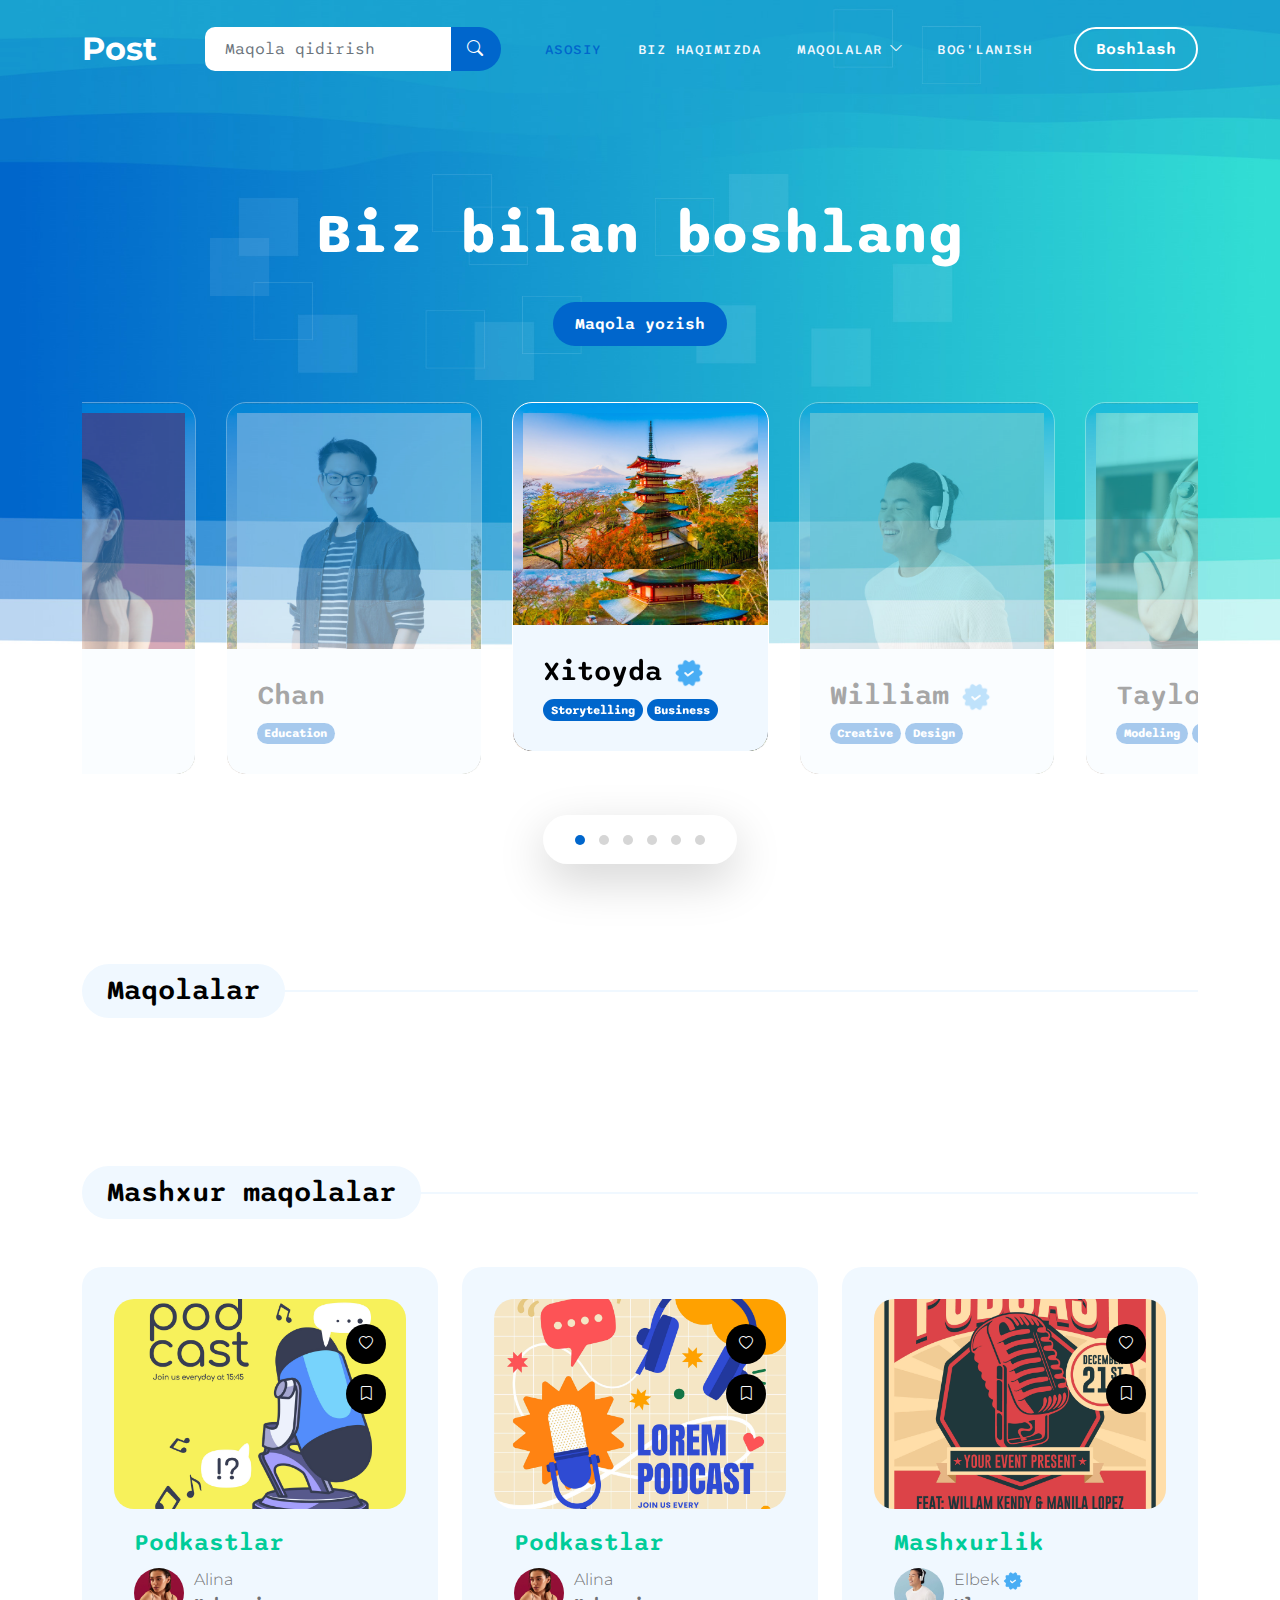
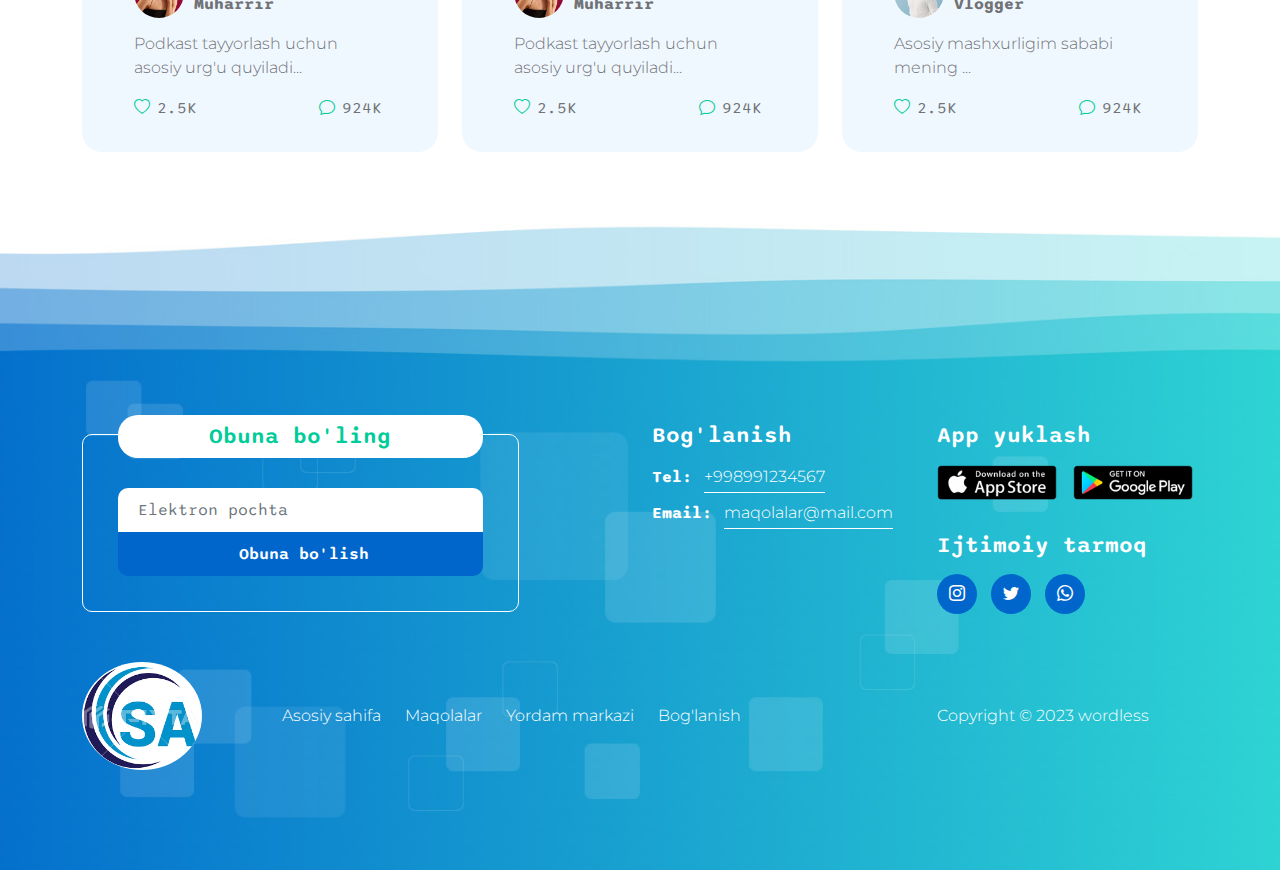
==== commit a23f308b: "conect api" ====
--- a/index.html
+++ b/index.html
@@ -101,7 +101,7 @@
 
                             <p class="text-white"> </p>
 
-                            <a href="#section_2" class="btn custom-btn smoothscroll mt-3">Maqola yozish</a>
+                            <a href="./create-post.html" class="btn custom-btn smoothscroll mt-3">Maqola yozish</a>
                         </div>
 
                         <div class="owl-carousel owl-theme">
@@ -110,8 +110,9 @@
 
                                 <div class="owl-carousel-info">
                                     <h4 class="mb-2">
-                                       Xitoyda
-                                        <img src="images/verified.png" class="owl-carousel-verified-image img-fluid" alt="">
+                                        Xitoyda
+                                        <img src="images/verified.png" class="owl-carousel-verified-image img-fluid"
+                                            alt="">
                                     </h4>
 
                                     <span class="badge">Storytelling</span>
@@ -133,12 +134,14 @@
                             </div>
 
                             <div class="owl-carousel-info-wrap item">
-                                <img src="images/profile/handsome-asian-man-listening-music-through-headphones.jpg" class="owl-carousel-image img-fluid" alt="">
+                                <img src="images/profile/handsome-asian-man-listening-music-through-headphones.jpg"
+                                    class="owl-carousel-image img-fluid" alt="">
 
                                 <div class="owl-carousel-info">
                                     <h4 class="mb-2">
                                         William
-                                        <img src="images/verified.png" class="owl-carousel-verified-image img-fluid" alt="">
+                                        <img src="images/verified.png" class="owl-carousel-verified-image img-fluid"
+                                            alt="">
                                     </h4>
 
                                     <span class="badge">Creative</span>
@@ -164,7 +167,8 @@
                             </div>
 
                             <div class="owl-carousel-info-wrap item">
-                                <img src="images/profile/cute-smiling-woman-outdoor-portrait.jpg" class="owl-carousel-image img-fluid" alt="">
+                                <img src="images/profile/cute-smiling-woman-outdoor-portrait.jpg"
+                                    class="owl-carousel-image img-fluid" alt="">
 
                                 <div class="owl-carousel-info">
                                     <h4 class="mb-2">Taylor</h4>
@@ -214,12 +218,14 @@
                             </div>
 
                             <div class="owl-carousel-info-wrap item">
-                                <img src="images/profile/woman-posing-black-dress-medium-shot.jpg" class="owl-carousel-image img-fluid" alt="">
+                                <img src="images/profile/woman-posing-black-dress-medium-shot.jpg"
+                                    class="owl-carousel-image img-fluid" alt="">
 
                                 <div class="owl-carousel-info">
                                     <h4 class="mb-2">
                                         Elsa
-                                        <img src="images/verified.png" class="owl-carousel-verified-image img-fluid" alt="">
+                                        <img src="images/verified.png" class="owl-carousel-verified-image img-fluid"
+                                            alt="">
                                     </h4>
 
                                     <span class="badge">Influencer</span>
@@ -239,7 +245,8 @@
                             </div>
 
                             <div class="owl-carousel-info-wrap item">
-                                <img src="images/profile/smart-attractive-asian-glasses-male-standing-smile-with-freshness-joyful-casual-blue-shirt-portrait-white-background.jpg" class="owl-carousel-image img-fluid" alt="">
+                                <img src="images/profile/smart-attractive-asian-glasses-male-standing-smile-with-freshness-joyful-casual-blue-shirt-portrait-white-background.jpg"
+                                    class="owl-carousel-image img-fluid" alt="">
 
                                 <div class="owl-carousel-info">
                                     <h4 class="mb-2">Chan</h4>
@@ -266,248 +273,15 @@
                 </div>
             </div>
         </section>
-
-
         <section class="latest-podcast-section section-padding pb-0" id="section_2">
             <div class="container">
-                <div class="row justify-content-center">
+                <div class="row justify-content-center" id="wrap">
 
                     <div class="col-lg-12 col-12">
                         <div class="section-title-wrap mb-5">
-                            <h4 class="section-title">Oxirgi maqolalar</h4>
-                        </div>
-                    </div>
-
-                    <div class="col-lg-6 col-12 mb-4 mb-lg-0">
-                        <div class="custom-block d-flex">
-                            <div class="">
-                                <div class="custom-block-icon-wrap">
-                                    <div class="section-overlay"></div>
-                                    <a href="detail-page.html" class="custom-block-image-wrap">
-                                        <img src="images/podcast/11683425_4790593.jpg"
-                                            class="custom-block-image img-fluid" alt="">
-
-                                        <a href="#" class="custom-block-icon">
-                                            <i class="bi-play-fill"></i>
-                                        </a>
-                                    </a>
-                                </div>
-
-                                <div class="mt-2">
-                                    <a href="#" class="btn custom-btn">
-                                        O'qish
-                                    </a>
-                                </div>
-                            </div>
-
-                            <div class="custom-block-info">
-                                <div class="custom-block-top d-flex mb-1">
-                                    <small class="me-4">
-                                        <i class="bi-clock-fill custom-icon"></i>
-                                        50 Minutes
-                                    </small>
-
-                                    <small>Yoqdi <span class="badge">15</span></small>
-                                </div>
-
-                                <h5 class="mb-2">
-                                    <a href="detail-page.html">
-                                        Dunyoda xabarlari
-                                    </a>
-                                </h5>
-
-
-                                <p class="mb-0">Lorem Ipsum dolor sit amet consectetur</p>
-
-                                <div class="custom-block-bottom d-flex justify-content-between mt-3">
-
-                                    <a href="#" class="bi-heart me-1">
-                                        <span>42.5k</span>
-                                    </a>
-
-                                    <a href="#" class="bi-chat me-1">
-                                        <span>11k</span>
-                                    </a>
-
-                                    <a href="#" class="bi-download">
-                                        <span>50k</span>
-                                    </a>
-                                </div>
-                            </div>
-
-                            <div class="d-flex flex-column ms-auto">
-                                <a href="#" class="badge ms-auto">
-                                    <i class="bi-heart"></i>
-                                </a>
-
-                                <a href="#" class="badge ms-auto">
-                                    <i class="bi-bookmark"></i>
-                                </a>
-                            </div>
-                        </div>
-                    </div>
-
-                    <div class="col-lg-6 col-12 mb-4 mb-lg-0">
-                        <div class="custom-block d-flex">
-                            <div class="">
-                                <div class="custom-block-icon-wrap">
-                                    <div class="section-overlay"></div>
-                                    <a href="detail-page.html" class="custom-block-image-wrap">
-                                        <img src="images/podcast/11683425_4790593.jpg"
-                                            class="custom-block-image img-fluid" alt="">
-
-                                        <a href="#" class="custom-block-icon">
-                                            <i class="bi-play-fill"></i>
-                                        </a>
-                                    </a>
-                                </div>
-
-                                <div class="mt-2">
-                                    <a href="#" class="btn custom-btn">
-                                        O'qish
-                                    </a>
-                                </div>
-                            </div>
-
-                            <div class="custom-block-info">
-                                <div class="custom-block-top d-flex mb-1">
-                                    <small class="me-4">
-                                        <i class="bi-clock-fill custom-icon"></i>
-                                        50 Minutes
-                                    </small>
-
-                                    <small>Yoqdi <span class="badge">15</span></small>
-                                </div>
-
-                                <h5 class="mb-2">
-                                    <a href="detail-page.html">
-                                        Dunyoda xabarlari
-                                    </a>
-                                </h5>
-
-
-                                <p class="mb-0">Lorem Ipsum dolor sit amet consectetur</p>
-
-                                <div class="custom-block-bottom d-flex justify-content-between mt-3">
-
-                                    <a href="#" class="bi-heart me-1">
-                                        <span>42.5k</span>
-                                    </a>
-
-                                    <a href="#" class="bi-chat me-1">
-                                        <span>11k</span>
-                                    </a>
-
-                                    <a href="#" class="bi-download">
-                                        <span>50k</span>
-                                    </a>
-                                </div>
-                            </div>
-
-                            <div class="d-flex flex-column ms-auto">
-                                <a href="#" class="badge ms-auto">
-                                    <i class="bi-heart"></i>
-                                </a>
-
-                                <a href="#" class="badge ms-auto">
-                                    <i class="bi-bookmark"></i>
-                                </a>
-                            </div>
-                        </div>
-                    </div>
-
-                </div>
-            </div>
-        </section>
-
-
-        <section class="topics-section section-padding pb-0" id="section_3">
-            <div class="container">
-                <div class="row">
-
-                    <div class="col-lg-12 col-12">
-                        <div class="section-title-wrap mb-5">
-                            <h4 class="section-title">Top maqolalar</h4>
-                        </div>
-                    </div>
-
-                    <div class="col-lg-3 col-md-6 col-12 mb-4 mb-lg-0">
-                        <div class="custom-block custom-block-overlay">
-                            <a href="detail-page.html" class="custom-block-image-wrap">
-                                <img src="images/topics/physician-consulting-his-patient-clinic.jpg"
-                                    class="custom-block-image img-fluid" alt="">
-                            </a>
-
-                            <div class="custom-block-info custom-block-overlay-info">
-                                <h5 class="mb-1">
-                                    <a href="listing-page.html">
-                                        Psixologiya
-                                    </a>
-                                </h5>
-
-                                <p class="badge mb-0">50K</p>
-                                <p class="badge mb-0">xizmatlar</p>
-                            </div>
-                        </div>
-                    </div>
-
-                    <div class="col-lg-3 col-md-6 col-12 mb-4 mb-lg-0">
-                        <div class="custom-block custom-block-overlay">
-                            <a href="detail-page.html" class="custom-block-image-wrap">
-                                <img src="images/topics/repairman-doing-air-conditioner-service.jpg"
-                                    class="custom-block-image img-fluid" alt="">
-                            </a>
-
-                            <div class="custom-block-info custom-block-overlay-info">
-                                <h5 class="mb-1">
-                                    <a href="listing-page.html">
-                                        Texnik xizmat
-                                    </a>
-                                </h5>
-
-                                <p class="badge mb-0">12 Episodes</p>
-                            </div>
-                        </div>
-                    </div>
-
-                    <div class="col-lg-3 col-md-6 col-12 mb-4 mb-lg-0">
-                        <div class="custom-block custom-block-overlay">
-                            <a href="detail-page.html" class="custom-block-image-wrap">
-                                <img src="images/topics/woman-practicing-yoga-mat-home.jpg"
-                                    class="custom-block-image img-fluid" alt="">
-                            </a>
-
-                            <div class="custom-block-info custom-block-overlay-info">
-                                <h5 class="mb-1">
-                                    <a href="listing-page.html">
-                                        Xotirjamlik
-                                    </a>
-                                </h5>
-
-                                <p class="badge mb-0">35 Episodes</p>
-                            </div>
-                        </div>
-                    </div>
-
-                    <div class="col-lg-3 col-md-6 col-12 mb-4 mb-lg-0">
-                        <div class="custom-block custom-block-overlay">
-                            <a href="detail-page.html" class="custom-block-image-wrap">
-                                <img src="images/topics/delicious-meal-with-sambal-arrangement.jpg"
-                                    class="custom-block-image img-fluid" alt="">
-                            </a>
-
-                            <div class="custom-block-info custom-block-overlay-info">
-                                <h5 class="mb-1">
-                                    <a href="listing-page.html">
-                                        Ma'zali taom
-                                    </a>
-                                </h5>
-
-                                <p class="badge mb-0">12 Episodes</p>
-                            </div>
-                        </div>
-                    </div>
-
+                            <h4 class="section-title">Maqolalar</h4>
+                        </div>
+                    </div>
                 </div>
             </div>
         </section>
--- a/css/templatemo-pod-talk.css
+++ b/css/templatemo-pod-talk.css
@@ -319,13 +319,18 @@
   border: 0;
   display: inherit;
   opacity: 0;
-  min-width: 9rem;
+  min-width: 12rem;
   margin-top: 20px;
   padding: 13px 0 10px 0;
   transition: all 0.3s;
   pointer-events: none;
 }
-
+@media screen and (max-width:768px) {
+  .dropdown-menu{
+    background: var(--custom-btn-bg-hover-color);
+  }
+  
+}
 .navbar .dropdown-menu::before {
   content: "";
   width: 0;
@@ -1069,7 +1074,30 @@
   line-height: inherit;
 }
 
-
+@media screen and (max-width:768px) {
+  .subscribe-form-wrap{
+    width: 100%;
+  }
+  .site-footer-title,.social-icon,.site-footer-links{
+    width: 100%;
+    text-align: left;
+  }
+  .site-footer-link-item{
+    display: block;
+    text-align: center;
+  }
+  .navbar-brand{
+    margin: 20px 0;
+    text-align: center;
+    width: 100%;
+  }
+   .collapse{
+    background-color: var(--custom-btn-bg-hover-color);
+    margin-bottom: 20px;
+    z-index: 1;
+    padding-bottom: 20px;
+  }
+}
 /*---------------------------------------
   SOCIAL ICON               
 -----------------------------------------*/
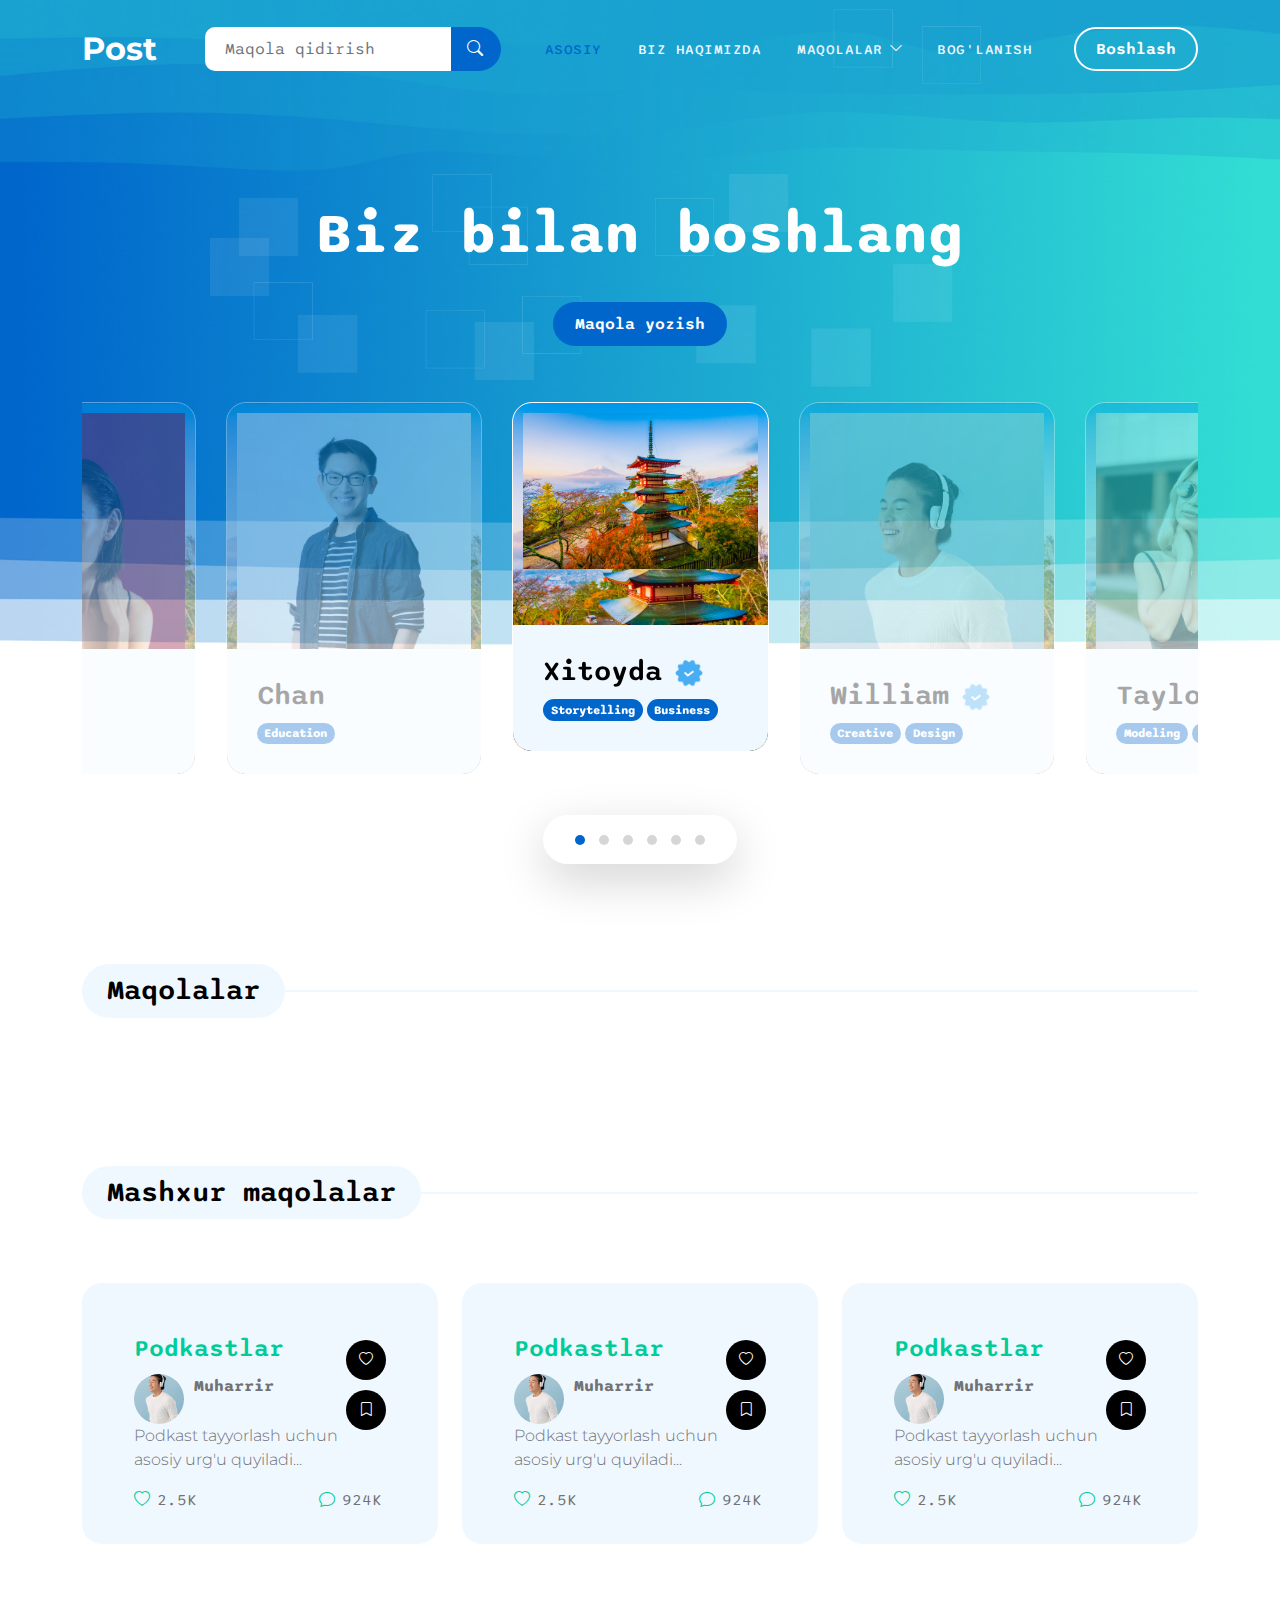
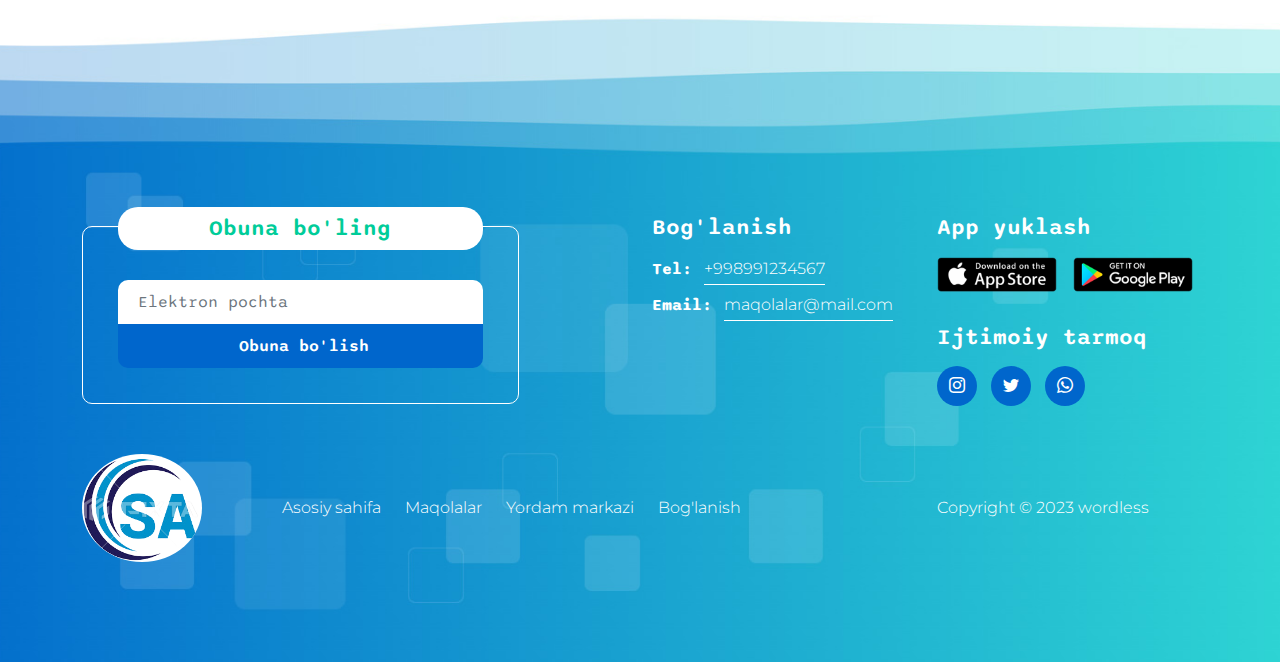
==== commit bc303bab: "connect best postis" ====
--- a/index.html
+++ b/index.html
@@ -289,40 +289,32 @@
 
         <section class="trending-podcast-section section-padding">
             <div class="container">
-                <div class="row">
+                <div class="row" id="wrapBest">
 
                     <div class="col-lg-12 col-12">
                         <div class="section-title-wrap mb-5">
                             <h4 class="section-title">Mashxur maqolalar</h4>
                         </div>
                     </div>
-
-                    <div class="col-lg-4 col-12 mb-4 mb-lg-0">
+                    <div class="col-lg-4 col-12 mb-4 mb-lg-0 my-3">
                         <div class="custom-block custom-block-full">
-                            <div class="custom-block-image-wrap">
-                                <a href="detail-page.html">
-                                    <img src="images/podcast/27376480_7326766.jpg" class="custom-block-image img-fluid"
-                                        alt="">
-                                </a>
-                            </div>
-
                             <div class="custom-block-info">
                                 <h5 class="mb-2">
-                                    <a href="detail-page.html">
+                                    <a href="#" id="title3">
                                         Podkastlar
                                     </a>
                                 </h5>
 
                                 <div class="profile-block d-flex">
-                                    <img src="images/profile/woman-posing-black-dress-medium-shot.jpg"
+                                    <img src="images/profile/handsome-asian-man-listening-music-through-headphones.jpg"
                                         class="profile-block-image img-fluid" alt="">
 
-                                    <p>Alina
+                                    <p><span id="name3"></span>
                                         <strong>Muharrir</strong>
                                     </p>
                                 </div>
 
-                                <p class="mb-0">Podkast tayyorlash uchun asosiy urg'u quyiladi...</p>
+                                <p class="mb-0" id="disc3">Podkast tayyorlash uchun asosiy urg'u quyiladi...</p>
 
                                 <div class="custom-block-bottom d-flex justify-content-between mt-3">
                                     <a href="#" class="bi-heart me-1">
@@ -346,36 +338,27 @@
                             </div>
                         </div>
                     </div>
-
-                    <div class="col-lg-4 col-12 mb-4 mb-lg-0">
+                    <div class="col-lg-4 col-12 mb-4 mb-lg-0 my-3">
                         <div class="custom-block custom-block-full">
-                            <div class="custom-block-image-wrap">
-                                <a href="detail-page.html">
-                                    <img src="images/podcast/27670664_7369753.jpg" class="custom-block-image img-fluid"
-                                        alt="">
-                                </a>
-                            </div>
-
                             <div class="custom-block-info">
                                 <h5 class="mb-2">
-                                    <a href="detail-page.html">
+                                    <a href="#" id="title2">
                                         Podkastlar
                                     </a>
                                 </h5>
 
                                 <div class="profile-block d-flex">
-                                    <img src="images/profile/woman-posing-black-dress-medium-shot.jpg"
+                                    <img src="images/profile/handsome-asian-man-listening-music-through-headphones.jpg"
                                         class="profile-block-image img-fluid" alt="">
 
-                                    <p>Alina
+                                    <p><span id="name2"></span>
                                         <strong>Muharrir</strong>
                                     </p>
                                 </div>
 
-                                <p class="mb-0">Podkast tayyorlash uchun asosiy urg'u quyiladi...</p>
+                                <p class="mb-0" id="disc2">Podkast tayyorlash uchun asosiy urg'u quyiladi...</p>
 
                                 <div class="custom-block-bottom d-flex justify-content-between mt-3">
-
                                     <a href="#" class="bi-heart me-1">
                                         <span>2.5k</span>
                                     </a>
@@ -398,19 +381,12 @@
                         </div>
                     </div>
 
-                    <div class="col-lg-4 col-12">
+                    <div class="col-lg-4 col-12 mb-4 mb-lg-0 my-3">
                         <div class="custom-block custom-block-full">
-                            <div class="custom-block-image-wrap">
-                                <a href="detail-page.html">
-                                    <img src="images/podcast/12577967_02.jpg" class="custom-block-image img-fluid"
-                                        alt="">
-                                </a>
-                            </div>
-
                             <div class="custom-block-info">
                                 <h5 class="mb-2">
-                                    <a href="detail-page.html">
-                                        Mashxurlik
+                                    <a href="#" id="title1">
+                                        Podkastlar
                                     </a>
                                 </h5>
 
@@ -418,17 +394,14 @@
                                     <img src="images/profile/handsome-asian-man-listening-music-through-headphones.jpg"
                                         class="profile-block-image img-fluid" alt="">
 
-                                    <p>
-                                        Elbek
-                                        <img src="images/verified.png" class="verified-image img-fluid" alt="">
-                                        <strong>Vlogger</strong>
+                                    <p><span id="name1"></span>
+                                        <strong>Muharrir</strong>
                                     </p>
                                 </div>
 
-                                <p class="mb-0">Asosiy mashxurligim sababi mening ...</p>
+                                <p class="mb-0" id="disc1">Podkast tayyorlash uchun asosiy urg'u quyiladi...</p>
 
                                 <div class="custom-block-bottom d-flex justify-content-between mt-3">
-
                                     <a href="#" class="bi-heart me-1">
                                         <span>2.5k</span>
                                     </a>
